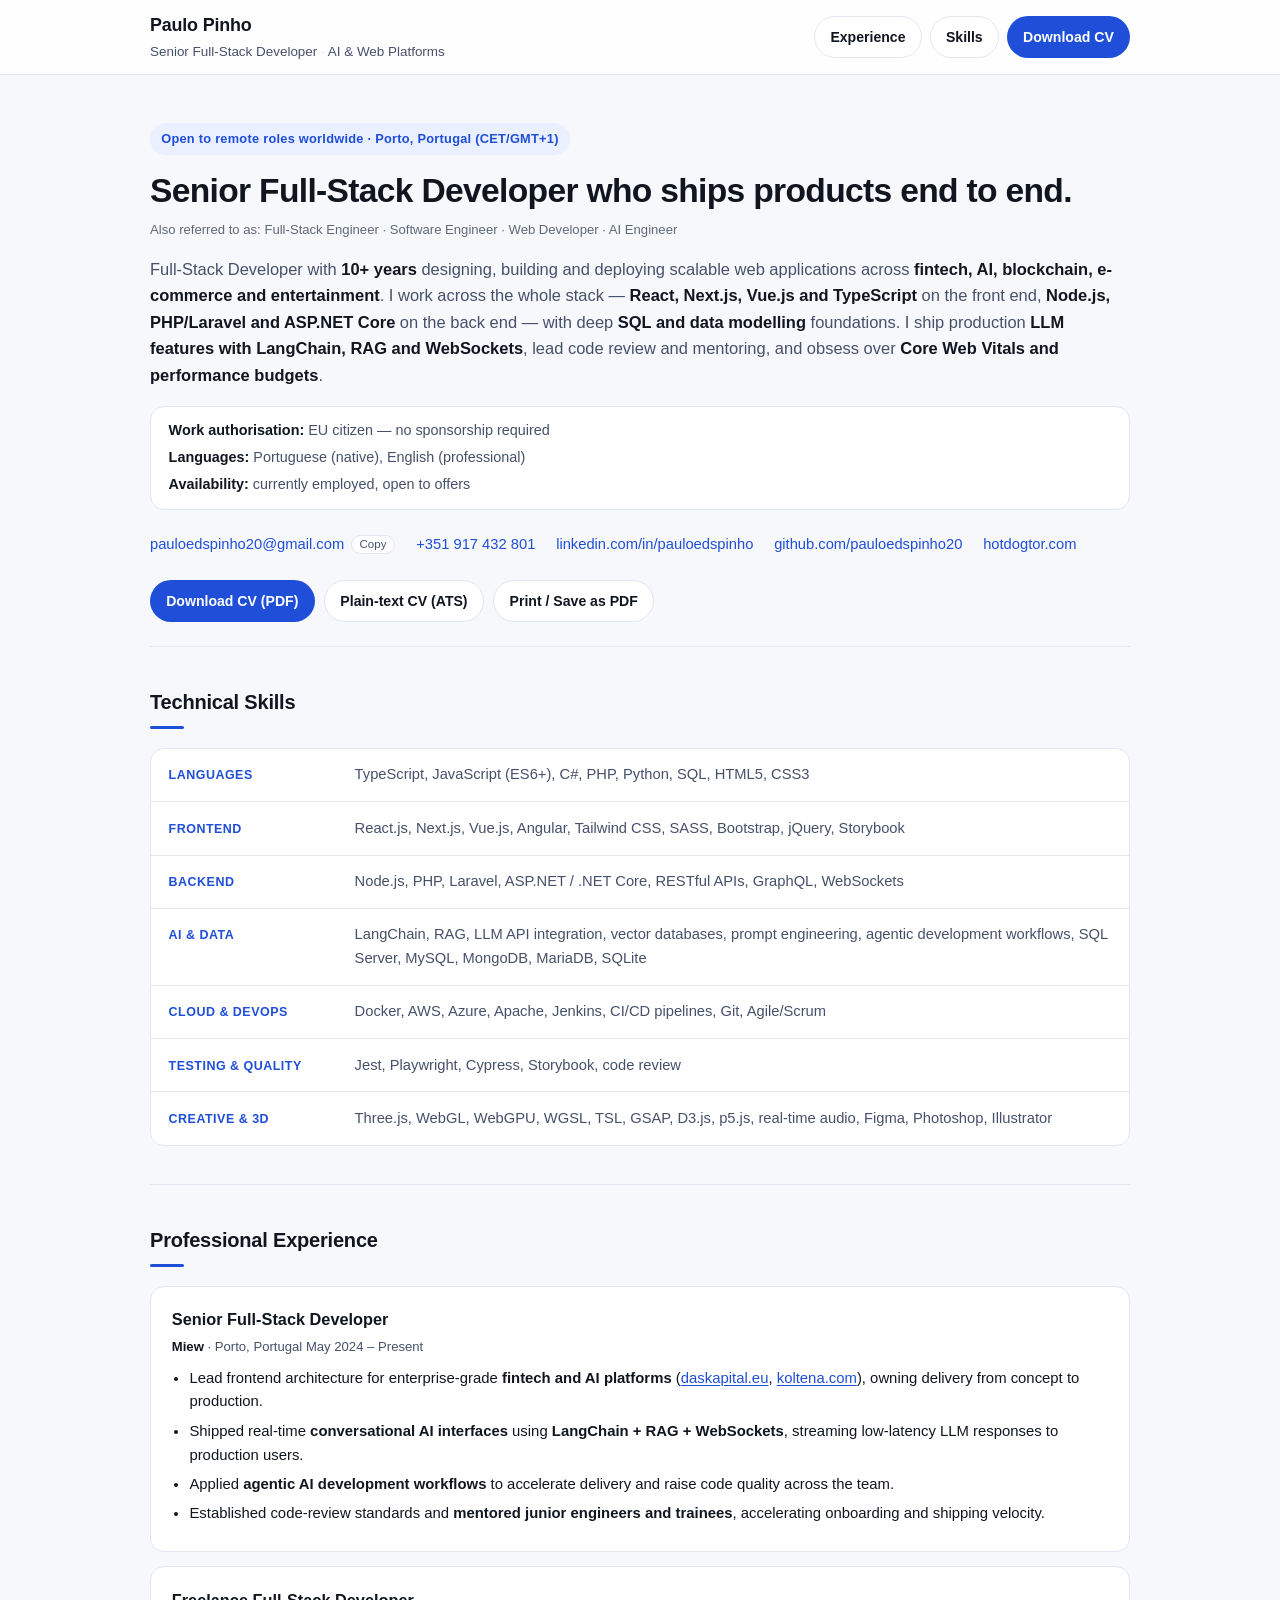
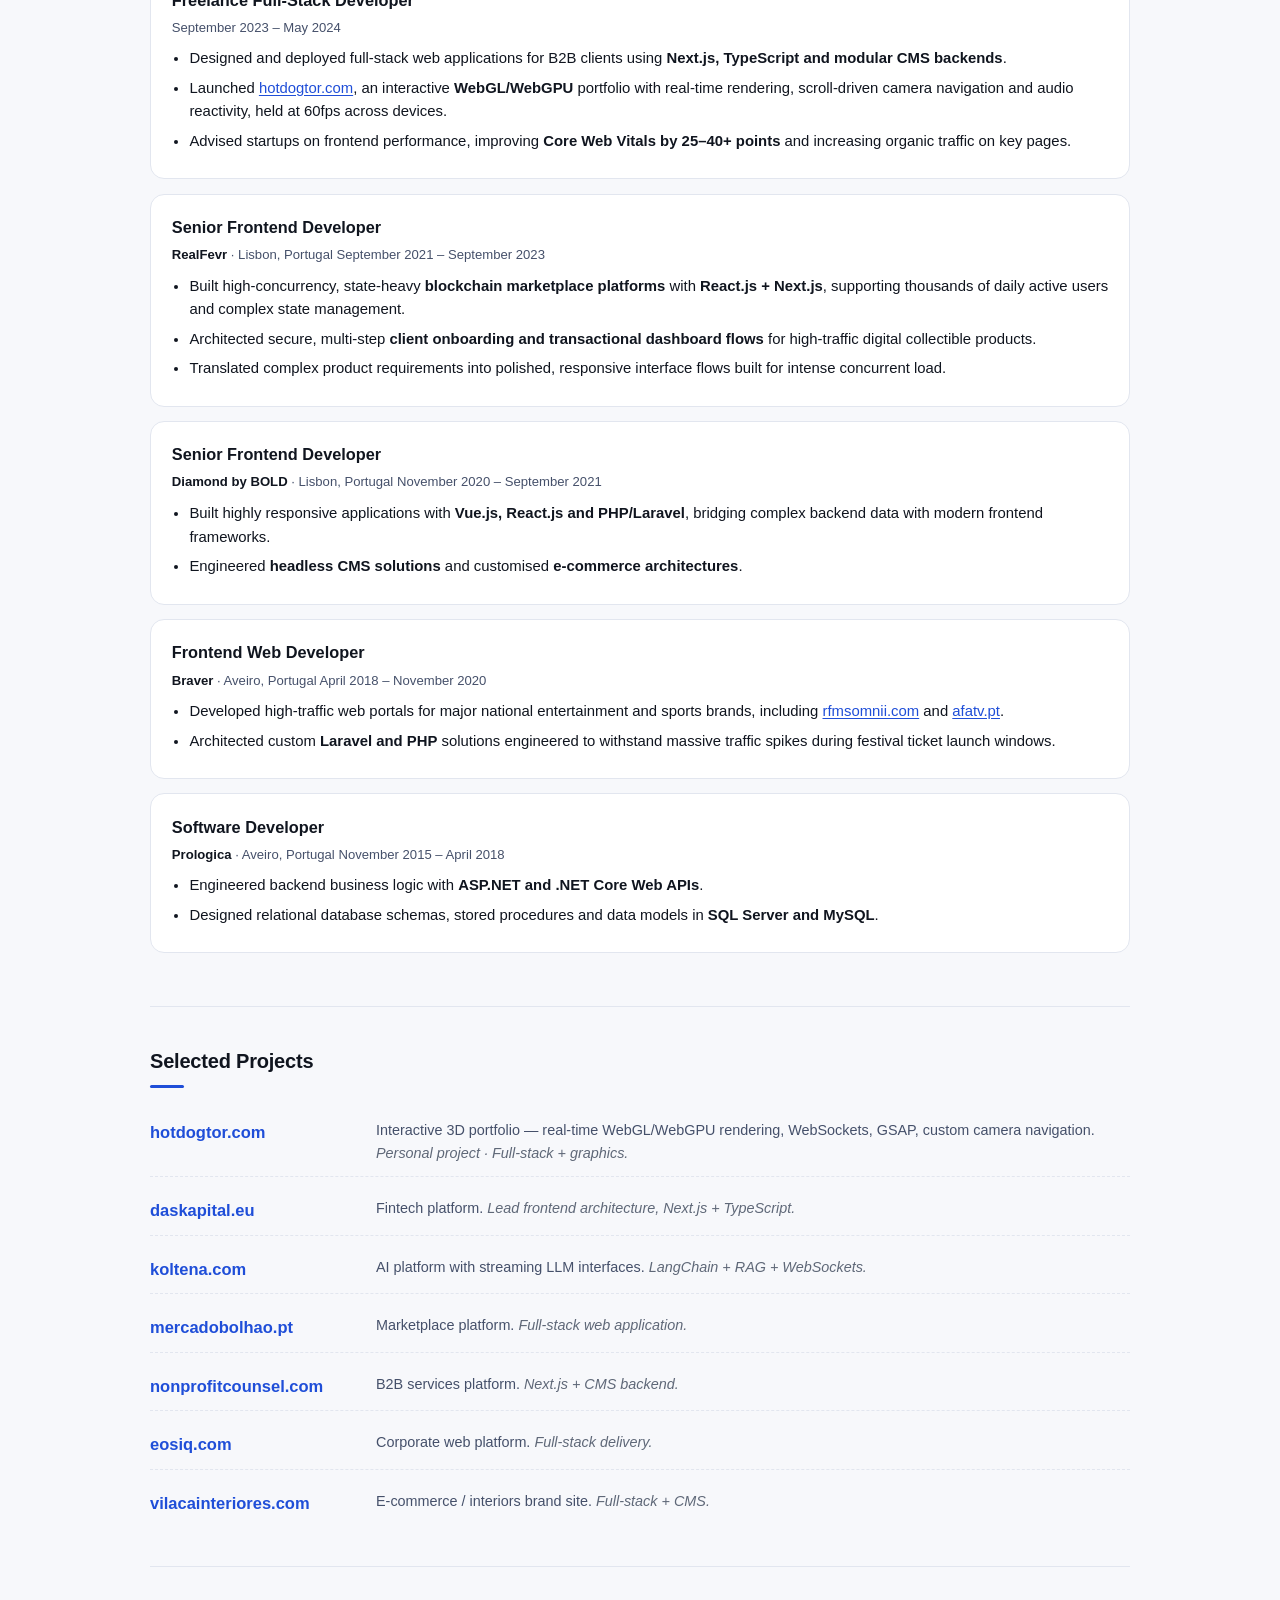
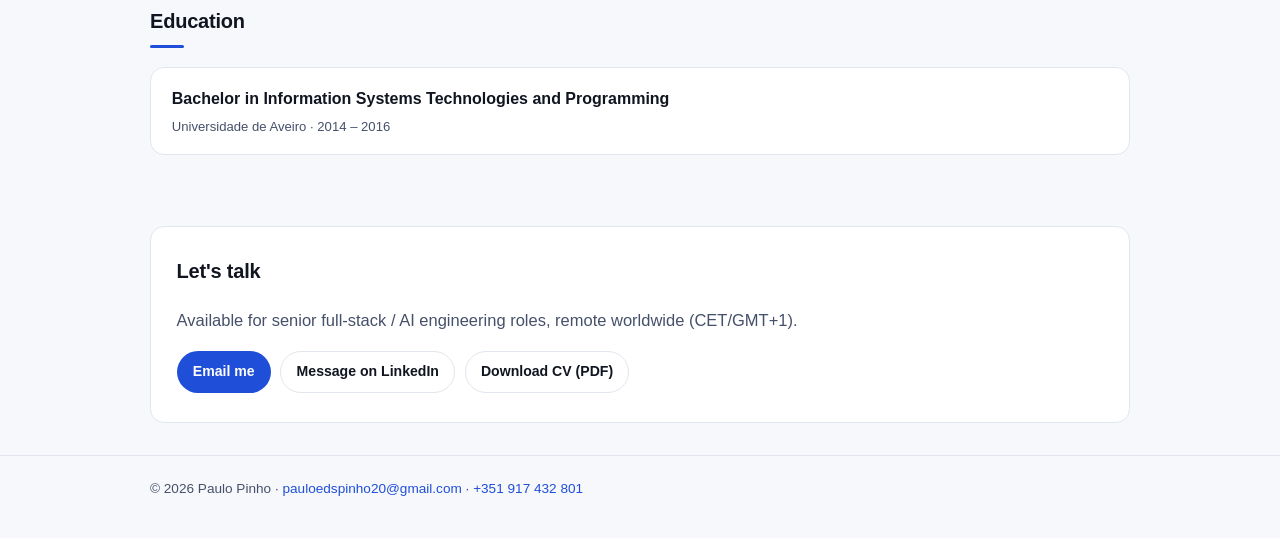
==== index.html @ 0ff6bdc4 "HTML CV" ====
<!DOCTYPE html>
<html lang="en">
<head>
  <meta charset="utf-8" />
  <meta name="viewport" content="width=device-width, initial-scale=1" />

  <title>Paulo Pinho — Senior Full-Stack Developer (AI, React, Node.js, .NET)</title>
  <meta name="description" content="Senior Full-Stack Developer with 10+ years building scalable web platforms in fintech, AI and blockchain. React, Next.js, Vue, TypeScript, Node.js, PHP/Laravel, ASP.NET Core, SQL, LangChain and RAG. Remote, based in Porto, Portugal." />
  <meta name="keywords" content="Senior Full-Stack Developer, Full-Stack Engineer, Software Engineer, Web Developer, Remote Software Engineer, React, Next.js, Vue.js, TypeScript, JavaScript, Node.js, PHP, Laravel, ASP.NET Core, .NET, C#, Python, GraphQL, REST APIs, WebSockets, LangChain, RAG, LLM, AI Engineer, MySQL, SQL Server, MongoDB, Docker, AWS, Azure, CI/CD, Core Web Vitals, Three.js, WebGL, WebGPU, Porto Portugal" />
  <meta name="author" content="Paulo Pinho" />
  <meta name="robots" content="index, follow, max-image-preview:large" />
  <meta name="theme-color" content="#0b1220" />

  <link rel="canonical" href="https://pauloedspinho20.github.io/cv/" />

  <!-- Open Graph / social -->
  <meta property="og:type" content="profile" />
  <meta property="og:title" content="Paulo Pinho — Senior Full-Stack Developer (AI & Web Platforms)" />
  <meta property="og:description" content="10+ years shipping scalable web platforms and production LLM/RAG features. React, Next.js, Node.js, .NET, SQL. Remote worldwide." />
  <meta property="og:url" content="https://pauloedspinho20.github.io/cv/" />
  <meta property="og:image" content="https://pauloedspinho20.github.io/cv/assets/og-image.png" />
  <meta property="og:image:type" content="image/png" />
  <meta property="og:image:width" content="1200" />
  <meta property="og:image:height" content="630" />
  <meta property="og:image:alt" content="Paulo Pinho — Senior Full-Stack Developer" />
  <meta property="og:locale" content="en_US" />
  <meta name="twitter:card" content="summary_large_image" />
  <meta name="twitter:title" content="Paulo Pinho — Senior Full-Stack Developer (AI & Web Platforms)" />
  <meta name="twitter:description" content="10+ years shipping scalable web platforms and production LLM/RAG features. Remote worldwide." />
  <meta name="twitter:image" content="https://pauloedspinho20.github.io/cv/assets/og-image.png" />

  <link rel="icon" href="./assets/favicon.svg" type="image/svg+xml" />
  <link rel="apple-touch-icon" href="./assets/apple-touch-icon.png" />
  <link rel="stylesheet" href="./styles.css" />

  <script type="application/ld+json">
  {
    "@context": "https://schema.org",
    "@type": "Person",
    "name": "Paulo Pinho",
    "givenName": "Paulo",
    "familyName": "Pinho",
    "jobTitle": "Senior Full-Stack Developer",
    "alternateName": ["Full-Stack Engineer", "Software Engineer", "Web Developer", "AI Engineer"],
    "knowsLanguage": [
      { "@type": "Language", "name": "Portuguese" },
      { "@type": "Language", "name": "English" }
    ],
    "description": "Senior Full-Stack Developer specialising in React, Next.js, TypeScript, Node.js, PHP/Laravel, ASP.NET Core and applied AI (LangChain, RAG, LLM integration).",
    "email": "mailto:pauloedspinho20@gmail.com",
    "telephone": "+351917432801",
    "url": "https://pauloedspinho20.github.io/cv/",
    "image": "https://pauloedspinho20.github.io/cv/assets/og-image.png",
    "address": {
      "@type": "PostalAddress",
      "addressLocality": "Porto",
      "addressCountry": "PT"
    },
    "worksFor": { "@type": "Organization", "name": "Miew" },
    "alumniOf": {
      "@type": "CollegeOrUniversity",
      "name": "Universidade de Aveiro"
    },
    "knowsAbout": [
      "React", "Next.js", "Vue.js", "TypeScript", "JavaScript", "Node.js",
      "PHP", "Laravel", "ASP.NET Core", ".NET", "C#", "Python",
      "GraphQL", "REST APIs", "WebSockets", "SQL Server", "MySQL", "MongoDB",
      "LangChain", "RAG", "LLM integration", "Vector databases", "Prompt engineering",
      "Docker", "AWS", "Azure", "CI/CD", "Core Web Vitals", "WebGL", "WebGPU", "Three.js"
    ],
    "sameAs": [
      "https://github.com/pauloedspinho20",
      "https://linkedin.com/in/pauloedspinho",
      "https://hotdogtor.com"
    ]
  }
  </script>
</head>
<body>
  <a class="skip-link" href="#main">Skip to content</a>

  <header class="site-header" id="top">
    <div class="wrap header-inner">
      <div class="identity">
        <h1>Paulo Pinho</h1>
        <p class="role">Senior Full-Stack Developer <span class="sep">·</span> AI &amp; Web Platforms</p>
      </div>
      <nav class="actions" aria-label="Primary">
        <a class="btn btn-ghost" href="#experience">Experience</a>
        <a class="btn btn-ghost" href="#skills">Skills</a>
        <a class="btn btn-primary" href="./assets/Paulo-Pinho-Senior-FullStack-Developer-CV.pdf" download>Download CV</a>
      </nav>
    </div>
  </header>

  <main id="main">
    <!-- Print-only header: gives the PDF a clean name/title/contact block -->
    <div class="print-only print-head">
      <h1>Paulo Pinho</h1>
      <p class="print-role">Senior Full-Stack Developer — AI &amp; Web Platforms</p>
      <p class="print-contact">
        Porto, Portugal · +351 917 432 801 · pauloedspinho20@gmail.com ·
        linkedin.com/in/pauloedspinho · github.com/pauloedspinho20 · hotdogtor.com
      </p>
      <p class="print-contact">
        EU work authorisation (no sponsorship) · Portuguese (native), English (professional) · Remote worldwide (CET/GMT+1)
      </p>
    </div>

    <!-- HERO / SUMMARY -->
    <section class="hero wrap" id="about" aria-labelledby="about-title">
      <p class="eyebrow">Open to remote roles worldwide · Porto, Portugal (CET/GMT+1)</p>
      <h2 id="about-title" class="summary-title">Senior Full-Stack Developer who ships products end to end.</h2>
      <p class="also">Also referred to as: Full-Stack Engineer · Software Engineer · Web Developer · AI Engineer</p>
      <p class="summary">
        Full-Stack Developer with <strong>10+ years</strong> designing, building and deploying scalable web
        applications across <strong>fintech, AI, blockchain, e-commerce and entertainment</strong>. I work across the
        whole stack — <strong>React, Next.js, Vue.js and TypeScript</strong> on the front end,
        <strong>Node.js, PHP/Laravel and ASP.NET Core</strong> on the back end — with deep <strong>SQL and data
        modelling</strong> foundations. I ship production <strong>LLM features with LangChain, RAG and WebSockets</strong>,
        lead code review and mentoring, and obsess over <strong>Core Web Vitals and performance budgets</strong>.
      </p>

      <ul class="facts" aria-label="Working preferences">
        <li><strong>Work authorisation:</strong> EU citizen — no sponsorship required</li>
        <li><strong>Languages:</strong> Portuguese (native), English (professional)</li>
        <li><strong>Availability:</strong> currently employed, open to offers</li>
      </ul>

      <ul class="contact" aria-label="Contact details">
        <li><a href="mailto:pauloedspinho20@gmail.com">pauloedspinho20@gmail.com</a>
          <button class="copy-btn" type="button" data-copy="pauloedspinho20@gmail.com" aria-label="Copy email address">Copy</button>
        </li>
        <li><a href="tel:+351917432801">+351 917 432 801</a></li>
        <li><a href="https://linkedin.com/in/pauloedspinho" rel="me noopener" target="_blank">linkedin.com/in/pauloedspinho</a></li>
        <li><a href="https://github.com/pauloedspinho20" rel="me noopener" target="_blank">github.com/pauloedspinho20</a></li>
        <li><a href="https://hotdogtor.com" rel="noopener" target="_blank">hotdogtor.com</a></li>
      </ul>

      <div class="cta-row">
        <a class="btn btn-primary" href="./assets/Paulo-Pinho-Senior-FullStack-Developer-CV.pdf" download>Download CV (PDF)</a>
        <a class="btn btn-ghost" href="./cv.txt">Plain-text CV (ATS)</a>
        <button class="btn btn-ghost" type="button" data-print>Print / Save as PDF</button>
      </div>
    </section>

    <!-- SKILLS -->
    <section class="wrap section" id="skills" aria-labelledby="skills-title">
      <h2 class="section-title" id="skills-title">Technical Skills</h2>
      <dl class="skills-grid">
        <div class="skill">
          <dt>Languages</dt>
          <dd>TypeScript, JavaScript (ES6+), C#, PHP, Python, SQL, HTML5, CSS3</dd>
        </div>
        <div class="skill">
          <dt>Frontend</dt>
          <dd>React.js, Next.js, Vue.js, Angular, Tailwind CSS, SASS, Bootstrap, jQuery, Storybook</dd>
        </div>
        <div class="skill">
          <dt>Backend</dt>
          <dd>Node.js, PHP, Laravel, ASP.NET / .NET Core, RESTful APIs, GraphQL, WebSockets</dd>
        </div>
        <div class="skill">
          <dt>AI &amp; Data</dt>
          <dd>LangChain, RAG, LLM API integration, vector databases, prompt engineering, agentic development workflows, SQL Server, MySQL, MongoDB, MariaDB, SQLite</dd>
        </div>
        <div class="skill">
          <dt>Cloud &amp; DevOps</dt>
          <dd>Docker, AWS, Azure, Apache, Jenkins, CI/CD pipelines, Git, Agile/Scrum</dd>
        </div>
        <div class="skill">
          <dt>Testing &amp; Quality</dt>
          <dd>Jest, Playwright, Cypress, Storybook, code review</dd>
        </div>
        <div class="skill">
          <dt>Creative &amp; 3D</dt>
          <dd>Three.js, WebGL, WebGPU, WGSL, TSL, GSAP, D3.js, p5.js, real-time audio, Figma, Photoshop, Illustrator</dd>
        </div>
      </dl>
      <!--
        OPTIONAL KEYWORDS — confirm you actually use these before removing this comment.
        Redux / Redux Toolkit, Zustand, React Native, Remix, GraphQL Federation,
        Kafka / RabbitMQ, Kubernetes, Terraform, Python FastAPI, Django,
        OpenAI API, Pinecone / pgvector, LangGraph, OpenAI Agents SDK, MCP
      -->
    </section>

    <!-- EXPERIENCE -->
    <section class="wrap section" id="experience" aria-labelledby="exp-title">
      <h2 class="section-title" id="exp-title">Professional Experience</h2>

      <article class="job">
        <header class="job-head">
          <h3 class="job-title">Senior Full-Stack Developer</h3>
          <p class="job-meta">
            <span class="company">Miew</span> · Porto, Portugal
            <time datetime="2024-05">May 2024</time> – Present
          </p>
        </header>
        <ul>
          <li>Lead frontend architecture for enterprise-grade <strong>fintech and AI platforms</strong> (<a href="https://daskapital.eu" rel="noopener" target="_blank">daskapital.eu</a>, <a href="https://koltena.com" rel="noopener" target="_blank">koltena.com</a>), owning delivery from concept to production.</li>
          <li>Shipped real-time <strong>conversational AI interfaces</strong> using <strong>LangChain + RAG + WebSockets</strong>, streaming low-latency LLM responses to production users.</li>
          <li>Applied <strong>agentic AI development workflows</strong> to accelerate delivery and raise code quality across the team.</li>
          <li>Established code-review standards and <strong>mentored junior engineers and trainees</strong>, accelerating onboarding and shipping velocity.</li>
        </ul>
      </article>

      <article class="job">
        <header class="job-head">
          <h3 class="job-title">Freelance Full-Stack Developer</h3>
          <p class="job-meta">
            <time datetime="2023-09">September 2023</time> – <time datetime="2024-05">May 2024</time>
          </p>
        </header>
        <ul>
          <li>Designed and deployed full-stack web applications for B2B clients using <strong>Next.js, TypeScript and modular CMS backends</strong>.</li>
          <li>Launched <a href="https://hotdogtor.com" rel="noopener" target="_blank">hotdogtor.com</a>, an interactive <strong>WebGL/WebGPU</strong> portfolio with real-time rendering, scroll-driven camera navigation and audio reactivity, held at 60fps across devices.</li>
          <li>Advised startups on frontend performance, improving <strong>Core Web Vitals by 25–40+ points</strong> and increasing organic traffic on key pages.</li>
        </ul>
      </article>

      <article class="job">
        <header class="job-head">
          <h3 class="job-title">Senior Frontend Developer</h3>
          <p class="job-meta">
            <span class="company">RealFevr</span> · Lisbon, Portugal
            <time datetime="2021-09">September 2021</time> – <time datetime="2023-09">September 2023</time>
          </p>
        </header>
        <ul>
          <li>Built high-concurrency, state-heavy <strong>blockchain marketplace platforms</strong> with <strong>React.js + Next.js</strong>, supporting thousands of daily active users and complex state management.</li>
          <li>Architected secure, multi-step <strong>client onboarding and transactional dashboard flows</strong> for high-traffic digital collectible products.</li>
          <li>Translated complex product requirements into polished, responsive interface flows built for intense concurrent load.</li>
        </ul>
      </article>

      <article class="job">
        <header class="job-head">
          <h3 class="job-title">Senior Frontend Developer</h3>
          <p class="job-meta">
            <span class="company">Diamond by BOLD</span> · Lisbon, Portugal
            <time datetime="2020-11">November 2020</time> – <time datetime="2021-09">September 2021</time>
          </p>
        </header>
        <ul>
          <li>Built highly responsive applications with <strong>Vue.js, React.js and PHP/Laravel</strong>, bridging complex backend data with modern frontend frameworks.</li>
          <li>Engineered <strong>headless CMS solutions</strong> and customised <strong>e-commerce architectures</strong>.</li>
        </ul>
      </article>

      <article class="job">
        <header class="job-head">
          <h3 class="job-title">Frontend Web Developer</h3>
          <p class="job-meta">
            <span class="company">Braver</span> · Aveiro, Portugal
            <time datetime="2018-04">April 2018</time> – <time datetime="2020-11">November 2020</time>
          </p>
        </header>
        <ul>
          <li>Developed high-traffic web portals for major national entertainment and sports brands, including <a href="https://rfmsomnii.com" rel="noopener" target="_blank">rfmsomnii.com</a> and <a href="https://afatv.pt" rel="noopener" target="_blank">afatv.pt</a>.</li>
          <li>Architected custom <strong>Laravel and PHP</strong> solutions engineered to withstand massive traffic spikes during festival ticket launch windows.</li>
        </ul>
      </article>

      <article class="job">
        <header class="job-head">
          <h3 class="job-title">Software Developer</h3>
          <p class="job-meta">
            <span class="company">Prologica</span> · Aveiro, Portugal
            <time datetime="2015-11">November 2015</time> – <time datetime="2018-04">April 2018</time>
          </p>
        </header>
        <ul>
          <li>Engineered backend business logic with <strong>ASP.NET and .NET Core Web APIs</strong>.</li>
          <li>Designed relational database schemas, stored procedures and data models in <strong>SQL Server and MySQL</strong>.</li>
        </ul>
      </article>
    </section>

    <!-- PROJECTS -->
    <section class="wrap section" id="projects" aria-labelledby="projects-title">
      <h2 class="section-title" id="projects-title">Selected Projects</h2>
      <ul class="projects">
        <li>
          <a href="https://hotdogtor.com" rel="noopener" target="_blank">hotdogtor.com</a>
          <span class="project-desc">Interactive 3D portfolio — real-time WebGL/WebGPU rendering, WebSockets, GSAP, custom camera navigation. <em>Personal project · Full-stack + graphics.</em></span>
        </li>
        <li>
          <a href="https://daskapital.eu" rel="noopener" target="_blank">daskapital.eu</a>
          <span class="project-desc">Fintech platform. <em>Lead frontend architecture, Next.js + TypeScript.</em></span>
        </li>
        <li>
          <a href="https://koltena.com" rel="noopener" target="_blank">koltena.com</a>
          <span class="project-desc">AI platform with streaming LLM interfaces. <em>LangChain + RAG + WebSockets.</em></span>
        </li>
        <li>
          <a href="https://mercadobolhao.pt" rel="noopener" target="_blank">mercadobolhao.pt</a>
          <span class="project-desc">Marketplace platform. <em>Full-stack web application.</em></span>
        </li>
        <li>
          <a href="https://nonprofitcounsel.com" rel="noopener" target="_blank">nonprofitcounsel.com</a>
          <span class="project-desc">B2B services platform. <em>Next.js + CMS backend.</em></span>
        </li>
        <li>
          <a href="https://eosiq.com" rel="noopener" target="_blank">eosiq.com</a>
          <span class="project-desc">Corporate web platform. <em>Full-stack delivery.</em></span>
        </li>
        <li>
          <a href="https://vilacainteriores.com" rel="noopener" target="_blank">vilacainteriores.com</a>
          <span class="project-desc">E-commerce / interiors brand site. <em>Full-stack + CMS.</em></span>
        </li>
      </ul>
    </section>

    <!-- EDUCATION -->
    <section class="wrap section" id="education" aria-labelledby="edu-title">
      <h2 class="section-title" id="edu-title">Education</h2>
      <article class="edu">
        <h3>Bachelor in Information Systems Technologies and Programming</h3>
        <p class="job-meta">Universidade de Aveiro · <time datetime="2014">2014</time> – <time datetime="2016">2016</time></p>
      </article>
    </section>

    <!-- CONTACT CTA -->
    <section class="wrap section cta-band" id="contact" aria-labelledby="contact-title">
      <h2 class="section-title" id="contact-title">Let's talk</h2>
      <p>Available for senior full-stack / AI engineering roles, remote worldwide (CET/GMT+1).</p>
      <div class="cta-row">
        <a class="btn btn-primary" href="mailto:pauloedspinho20@gmail.com?subject=Senior%20Full-Stack%20opportunity">Email me</a>
        <a class="btn btn-ghost" href="https://linkedin.com/in/pauloedspinho" rel="noopener" target="_blank">Message on LinkedIn</a>
        <a class="btn btn-ghost" href="./assets/Paulo-Pinho-Senior-FullStack-Developer-CV.pdf" download>Download CV (PDF)</a>
      </div>
    </section>
  </main>

  <footer class="site-footer">
    <div class="wrap">
      <p>© <span id="year">2026</span> Paulo Pinho · <a href="mailto:pauloedspinho20@gmail.com">pauloedspinho20@gmail.com</a> · <a href="tel:+351917432801">+351 917 432 801</a></p>
    </div>
  </footer>

  <script src="./script.js" defer></script>
</body>
</html>
---- styles.css ----
:root {
  --bg: #f7f8fb;
  --surface: #ffffff;
  --ink: #10151f;
  --ink-soft: #45506a;
  --line: #e2e6ef;
  --accent: #1f4ed8;
  --accent-ink: #ffffff;
  --accent-soft: #eaf0ff;
  --radius: 14px;
  --maxw: 980px;
  --font:
    -apple-system, BlinkMacSystemFont, "Segoe UI", Roboto, Helvetica, Arial,
    sans-serif;
  --mono: ui-monospace, SFMono-Regular, "SF Mono", Menlo, Consolas, monospace;
}

* {
  box-sizing: border-box;
}

html {
  scroll-behavior: smooth;
  scroll-padding-top: 90px;
  -webkit-text-size-adjust: 100%;
}

@media (prefers-reduced-motion: reduce) {
  html {
    scroll-behavior: auto;
  }
  *,
  *::before,
  *::after {
    animation-duration: 0.001ms !important;
    transition-duration: 0.001ms !important;
  }
}

body {
  margin: 0;
  font-family: var(--font);
  color: var(--ink);
  background: var(--bg);
  line-height: 1.6;
  font-size: 16.5px;
}

.wrap {
  width: min(100% - 2.5rem, var(--maxw));
  margin-inline: auto;
}

a {
  color: var(--accent);
  text-decoration: none;
}
a:hover {
  text-decoration: underline;
}

strong {
  color: var(--ink);
  font-weight: 650;
}

.skip-link {
  position: absolute;
  left: -9999px;
  top: 0;
  background: var(--ink);
  color: #fff;
  padding: 0.6rem 1rem;
  z-index: 100;
}
.skip-link:focus {
  left: 0.5rem;
  top: 0.5rem;
}

/* ---------- Header ---------- */
.site-header {
  position: sticky;
  top: 0;
  z-index: 50;
  background: rgba(255, 255, 255, 0.86);
  backdrop-filter: saturate(180%) blur(10px);
  border-bottom: 1px solid var(--line);
}
.header-inner {
  display: flex;
  align-items: center;
  justify-content: space-between;
  gap: 1rem;
  padding: 0.7rem 0;
}
.identity h1 {
  font-size: 1.12rem;
  margin: 0;
  letter-spacing: -0.01em;
}
.identity .role {
  margin: 0.1rem 0 0;
  font-size: 0.84rem;
  color: var(--ink-soft);
}
.sep {
  color: var(--line);
}
.actions {
  display: flex;
  gap: 0.5rem;
  flex-wrap: wrap;
}

/* ---------- Buttons ---------- */
.btn {
  display: inline-flex;
  align-items: center;
  gap: 0.4rem;
  padding: 0.55rem 0.95rem;
  border-radius: 999px;
  font-size: 0.88rem;
  font-weight: 600;
  border: 1px solid transparent;
  cursor: pointer;
  white-space: nowrap;
  transition:
    transform 0.12s ease,
    background 0.15s ease,
    border-color 0.15s ease;
}
.btn:hover {
  text-decoration: none;
  transform: translateY(-1px);
}
.btn-primary {
  background: var(--accent);
  color: var(--accent-ink);
}
.btn-primary:hover {
  background: #173fb0;
}
.btn-ghost {
  background: var(--surface);
  color: var(--ink);
  border-color: var(--line);
}
.btn-ghost:hover {
  border-color: #c3cbdd;
}

/* ---------- Hero ---------- */
.hero {
  padding: 3rem 0 1.5rem;
}
.eyebrow {
  display: inline-block;
  margin: 0 0 1rem;
  font-size: 0.8rem;
  font-weight: 600;
  letter-spacing: 0.02em;
  color: var(--accent);
  background: var(--accent-soft);
  padding: 0.35rem 0.7rem;
  border-radius: 999px;
}
.summary-title {
  font-size: clamp(1.5rem, 3.4vw, 2.1rem);
  line-height: 1.2;
  letter-spacing: -0.02em;
  margin: 0 0 0.5rem;
}
.also {
  font-size: 0.82rem;
  color: #5f6878;
  margin: 0 0 1rem;
}
.summary {
  font-size: 1.03rem;
  color: var(--ink-soft);
  margin: 0 0 1.1rem;
}

.facts {
  list-style: none;
  display: grid;
  gap: 0.25rem;
  padding: 0.8rem 1.1rem;
  margin: 0 0 1.4rem;
  font-size: 0.9rem;
  color: var(--ink-soft);
  background: var(--surface);
  border: 1px solid var(--line);
  border-radius: var(--radius);
}
.facts strong {
  color: var(--ink);
}

.contact {
  list-style: none;
  display: flex;
  flex-wrap: wrap;
  gap: 0.4rem 1.3rem;
  padding: 0;
  margin: 0 0 1.5rem;
  font-size: 0.92rem;
}
.contact li {
  display: inline-flex;
  align-items: center;
  gap: 0.4rem;
}
.copy-btn {
  font-size: 0.72rem;
  padding: 0.15rem 0.5rem;
  border-radius: 999px;
  border: 1px solid var(--line);
  background: var(--surface);
  color: var(--ink-soft);
  cursor: pointer;
}
.copy-btn:hover {
  border-color: #c3cbdd;
  color: var(--ink);
}
.copy-btn.done {
  background: #e7f7ec;
  border-color: #b6e2c3;
  color: #1a6b34;
}

.cta-row {
  display: flex;
  flex-wrap: wrap;
  gap: 0.6rem;
}

/* ---------- Sections ---------- */
.section {
  padding: 2.4rem 0;
  border-top: 1px solid var(--line);
}
.section-title {
  font-size: 1.25rem;
  letter-spacing: -0.01em;
  margin: 0 0 1.2rem;
}
.section-title::after {
  content: "";
  display: block;
  width: 34px;
  height: 3px;
  margin-top: 0.5rem;
  background: var(--accent);
  border-radius: 3px;
}

/* ---------- Skills ---------- */
.skills-grid {
  display: grid;
  gap: 1px;
  margin: 0;
  background: var(--line);
  border: 1px solid var(--line);
  border-radius: var(--radius);
  overflow: hidden;
}
.skill {
  background: var(--surface);
  padding: 0.9rem 1.1rem;
  display: grid;
  grid-template-columns: 170px 1fr;
  gap: 0.5rem 1rem;
  align-items: baseline;
}
.skill dt {
  font-weight: 700;
  font-size: 0.78rem;
  text-transform: uppercase;
  letter-spacing: 0.04em;
  color: var(--accent);
}
.skill dd {
  margin: 0;
  font-size: 0.92rem;
  color: var(--ink-soft);
}

/* ---------- Experience ---------- */
.job {
  background: var(--surface);
  border: 1px solid var(--line);
  border-radius: var(--radius);
  padding: 1.2rem 1.3rem;
  margin-bottom: 0.9rem;
}
.job-head {
  margin-bottom: 0.6rem;
}
.job-title {
  font-size: 1.02rem;
  margin: 0 0 0.25rem;
}
.job-scope {
  color: var(--ink-soft);
  font-weight: 500;
}
.job-meta {
  margin: 0;
  font-size: 0.82rem;
  color: var(--ink-soft);
}
.company {
  font-weight: 700;
  color: var(--ink);
}
.job ul {
  margin: 0.4rem 0 0;
  padding-left: 1.1rem;
}
.job li {
  margin-bottom: 0.35rem;
  font-size: 0.93rem;
}

/* ---------- Projects ---------- */
.projects {
  list-style: none;
  margin: 0;
  padding: 0;
  display: grid;
  gap: 0.55rem;
}
.projects li {
  display: grid;
  grid-template-columns: 210px 1fr;
  gap: 0.3rem 1rem;
  padding: 0.7rem 0;
  border-bottom: 1px dashed var(--line);
}
.projects li:last-child {
  border-bottom: 0;
}
.projects a {
  font-weight: 650;
}
.project-desc {
  font-size: 0.9rem;
  color: var(--ink-soft);
}
.project-desc em {
  color: #5f6878;
  font-style: italic;
}
.job li a {
  text-decoration: underline;
  text-underline-offset: 2px;
}

/* ---------- Education ---------- */
.edu {
  background: var(--surface);
  border: 1px solid var(--line);
  border-radius: var(--radius);
  padding: 1.1rem 1.3rem;
}
.edu h3 {
  margin: 0 0 0.25rem;
  font-size: 1rem;
}

/* ---------- CTA band ---------- */
.cta-band {
  background: var(--surface);
  border: 1px solid var(--line);
  border-radius: var(--radius);
  padding: 1.8rem 1.6rem;
  margin: 2rem auto;
}
.cta-band .section-title::after {
  display: none;
}
.cta-band p {
  color: var(--ink-soft);
  margin: 0.2rem 0 1.1rem;
}

/* ---------- Footer ---------- */
.site-footer {
  border-top: 1px solid var(--line);
  padding: 1.4rem 0 2.4rem;
  font-size: 0.85rem;
  color: var(--ink-soft);
}
.site-footer p {
  margin: 0;
}

/* ---------- Reveal ---------- */
.reveal {
  opacity: 0;
  transform: translateY(10px);
  transition:
    opacity 0.5s ease,
    transform 0.5s ease;
}
.reveal.is-visible {
  opacity: 1;
  transform: none;
}

.print-only {
  display: none;
}

@media (max-width: 720px) {
  .header-inner {
    flex-direction: column;
    align-items: flex-start;
  }
  .skill {
    grid-template-columns: 1fr;
  }
  .projects li {
    grid-template-columns: 1fr;
  }
}

/* ---------- Print: clean ATS-friendly PDF ---------- */
@media print {
  :root {
    --bg: #fff;
    --line: #ccd;
  }
  .site-header,
  .cta-row,
  .copy-btn,
  .skip-link,
  .site-footer,
  .eyebrow,
  .facts,
  .cta-band {
    display: none !important;
  }
  .print-only {
    display: block !important;
  }
  .print-head {
    margin: 0 0 0.6rem;
    border-bottom: 2px solid #111;
    padding-bottom: 0.4rem;
  }
  .print-head h1 {
    margin: 0;
    font-size: 20pt;
    letter-spacing: -0.02em;
  }
  .print-role {
    margin: 0.1rem 0 0.25rem;
    font-size: 11.5pt;
    font-weight: 600;
    color: #1f4ed8;
  }
  .print-contact {
    margin: 0;
    font-size: 8.8pt;
    color: #333;
  }
  body {
    background: #fff;
    font-size: 9pt;
    line-height: 1.26;
  }
  .wrap {
    width: 100%;
  }
  .hero {
    padding: 0 0 0.3rem;
  }
  .summary-title {
    font-size: 11pt;
  }
  .summary {
    font-size: 9pt;
    margin-bottom: 0.45rem;
  }
  .contact {
    display: none;
  }
  .section {
    padding: 0.35rem 0;
    break-inside: avoid;
  }
  .section-title {
    font-size: 11pt;
    margin-bottom: 0.3rem;
  }
  .section-title::after {
    display: none;
  }
  .job,
  .edu {
    border: 0;
    padding: 0;
    margin-bottom: 0.35rem;
    break-inside: avoid;
  }
  .job-title {
    font-size: 9.8pt;
  }
  .job li,
  .project-desc {
    font-size: 8.9pt;
  }
  .skills-grid {
    border: 0;
    background: none;
  }
  .skill {
    padding: 0.05rem 0;
    grid-template-columns: 96px 1fr;
  }
  .projects {
    grid-template-columns: 1fr;
    gap: 0;
  }
  .projects li {
    padding: 0.05rem 0;
    grid-template-columns: 150px 1fr;
    border: 0;
  }
  .project-desc {
    display: inline;
    font-size: 8.4pt;
  }
  .also {
    font-size: 8.4pt;
    margin-bottom: 0.3rem;
  }
  a {
    color: #000;
    text-decoration: none;
  }
  .reveal {
    opacity: 1 !important;
    transform: none !important;
  }
  @page {
    size: A4;
    margin: 10mm;
  }
}
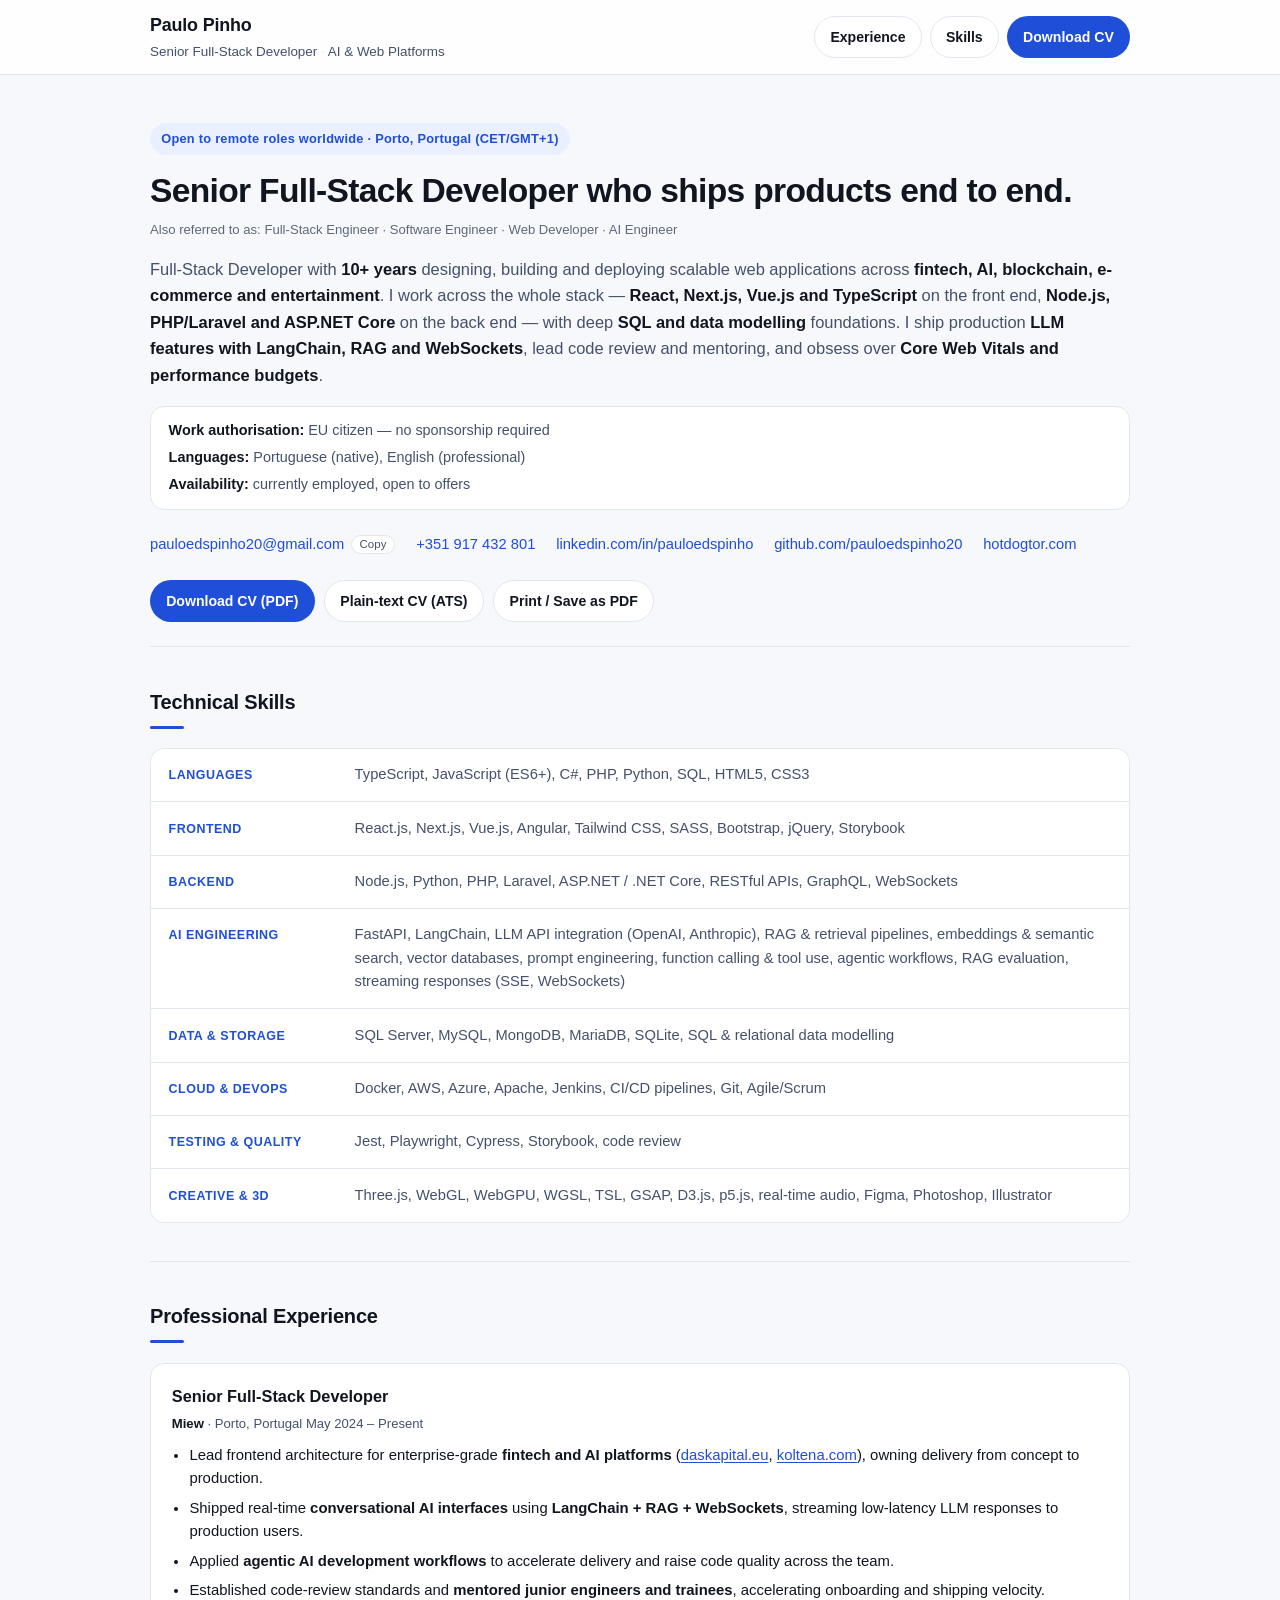
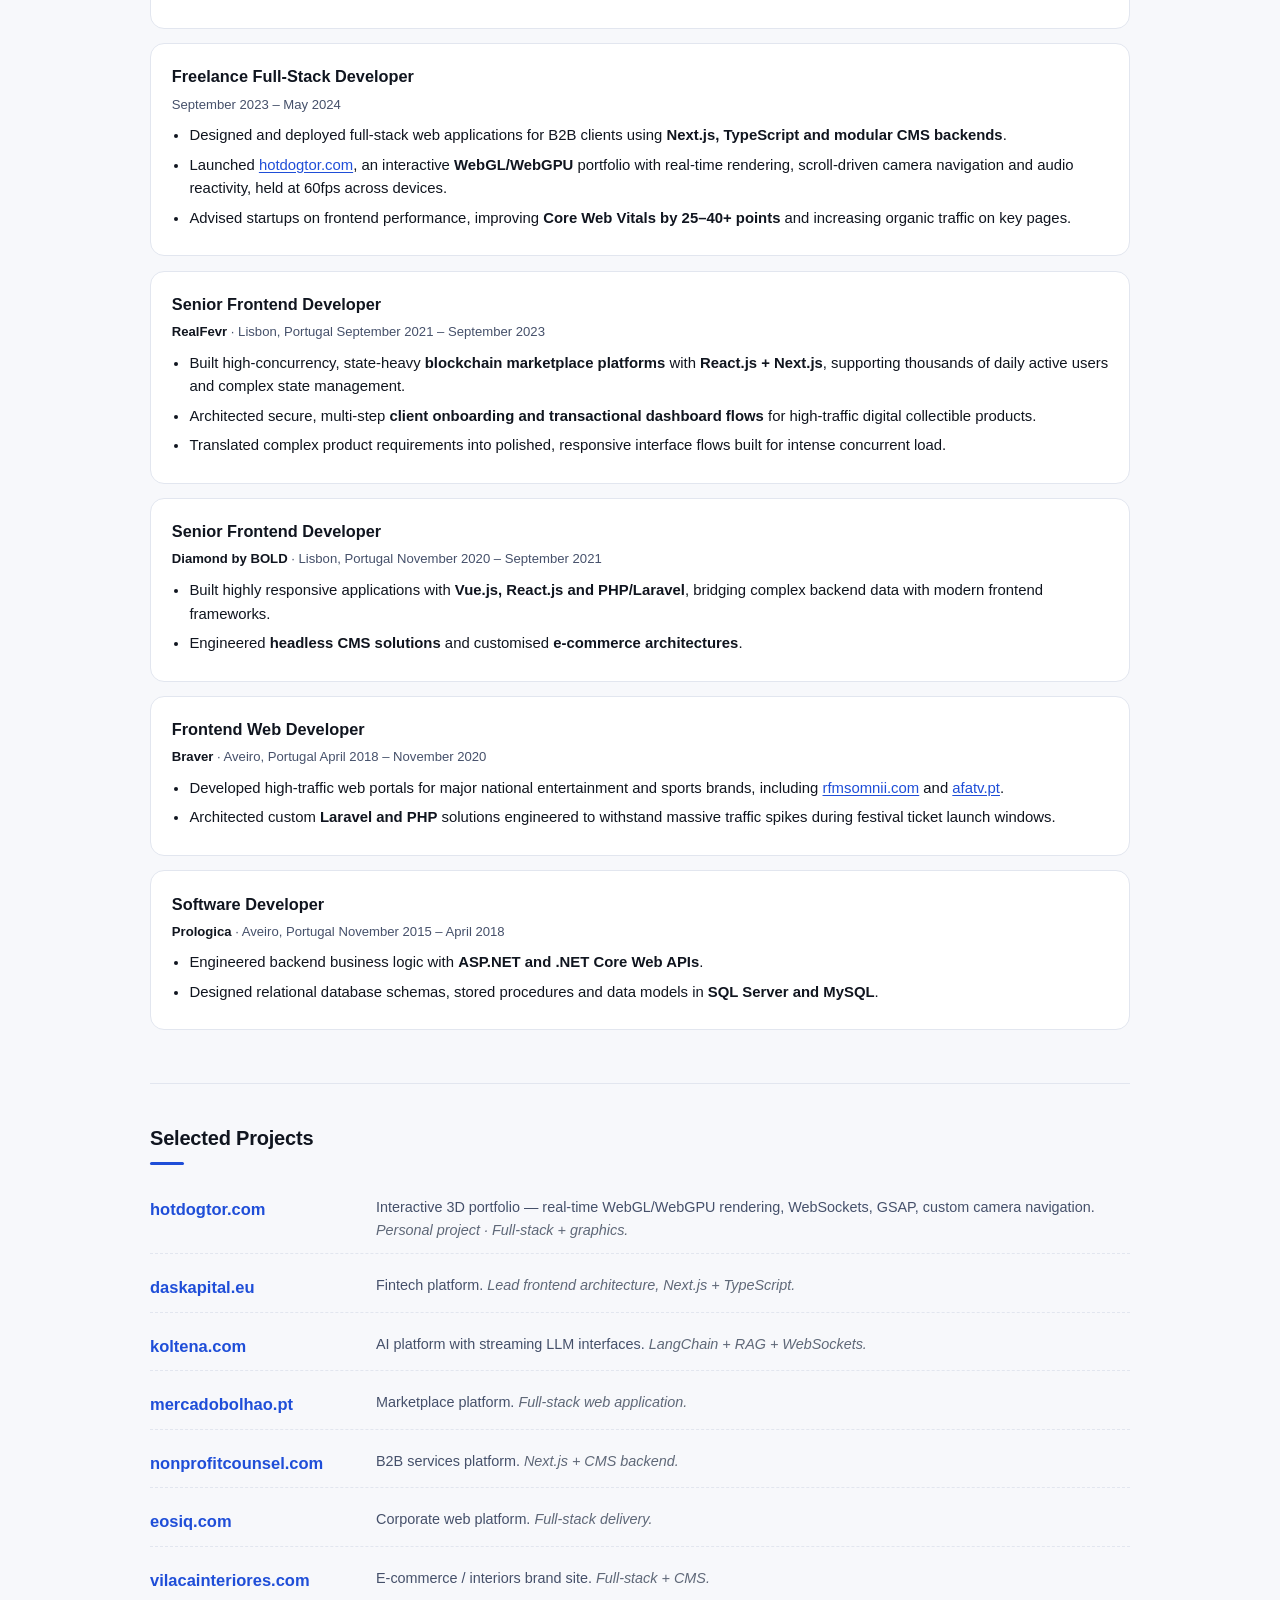
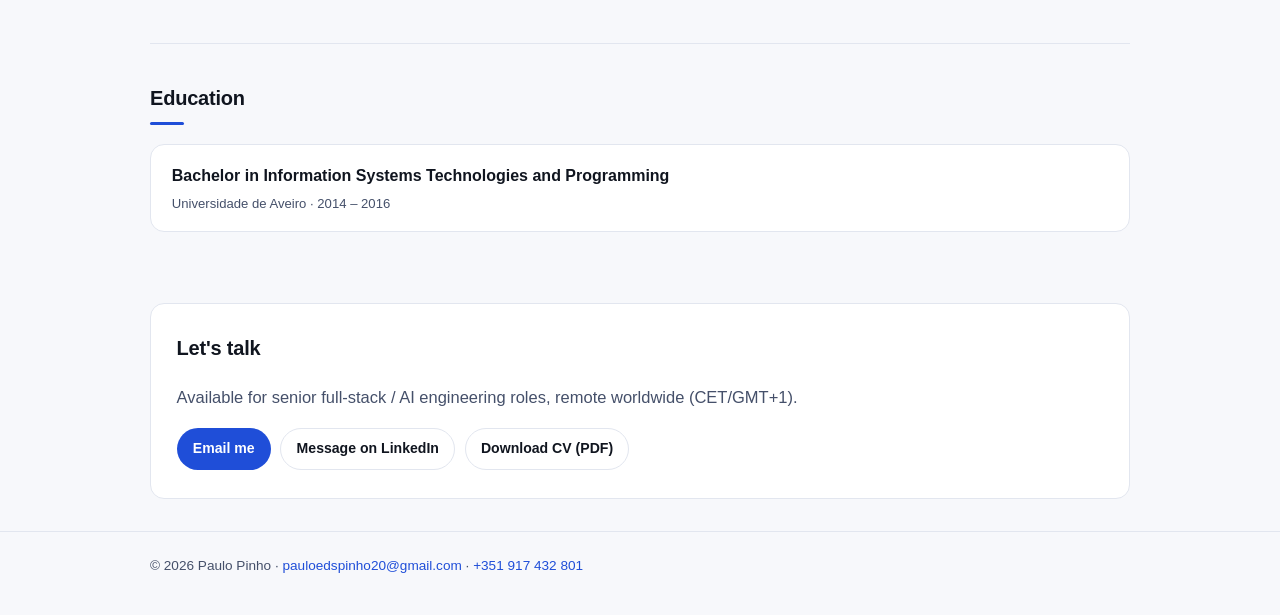
==== commit 496ef3bc: "Add AI engineering skills, fix job titles, add cover letter" ====
--- a/index.html
+++ b/index.html
@@ -6,7 +6,7 @@
 
   <title>Paulo Pinho — Senior Full-Stack Developer (AI, React, Node.js, .NET)</title>
   <meta name="description" content="Senior Full-Stack Developer with 10+ years building scalable web platforms in fintech, AI and blockchain. React, Next.js, Vue, TypeScript, Node.js, PHP/Laravel, ASP.NET Core, SQL, LangChain and RAG. Remote, based in Porto, Portugal." />
-  <meta name="keywords" content="Senior Full-Stack Developer, Full-Stack Engineer, Software Engineer, Web Developer, Remote Software Engineer, React, Next.js, Vue.js, TypeScript, JavaScript, Node.js, PHP, Laravel, ASP.NET Core, .NET, C#, Python, GraphQL, REST APIs, WebSockets, LangChain, RAG, LLM, AI Engineer, MySQL, SQL Server, MongoDB, Docker, AWS, Azure, CI/CD, Core Web Vitals, Three.js, WebGL, WebGPU, Porto Portugal" />
+  <meta name="keywords" content="Senior Full-Stack Developer, Full-Stack Engineer, Software Engineer, Web Developer, Remote Software Engineer, React, Next.js, Vue.js, TypeScript, JavaScript, Node.js, Python, FastAPI, PHP, Laravel, ASP.NET Core, .NET, C#, GraphQL, REST APIs, WebSockets, LangChain, RAG, retrieval-augmented generation, LLM, LLM API integration, OpenAI, Anthropic, AI Engineer, AI engineering, embeddings, semantic search, vector databases, prompt engineering, function calling, tool use, agentic workflows, RAG evaluation, streaming, SSE, MySQL, SQL Server, MongoDB, Docker, AWS, Azure, CI/CD, Core Web Vitals, Three.js, WebGL, WebGPU, Porto Portugal" />
   <meta name="author" content="Paulo Pinho" />
   <meta name="robots" content="index, follow, max-image-preview:large" />
   <meta name="theme-color" content="#0b1220" />
@@ -63,9 +63,11 @@
     },
     "knowsAbout": [
       "React", "Next.js", "Vue.js", "TypeScript", "JavaScript", "Node.js",
-      "PHP", "Laravel", "ASP.NET Core", ".NET", "C#", "Python",
+      "PHP", "Laravel", "ASP.NET Core", ".NET", "C#", "Python", "FastAPI",
       "GraphQL", "REST APIs", "WebSockets", "SQL Server", "MySQL", "MongoDB",
-      "LangChain", "RAG", "LLM integration", "Vector databases", "Prompt engineering",
+      "LangChain", "RAG", "LLM integration", "OpenAI API", "Anthropic API",
+      "embeddings", "semantic search", "vector databases", "prompt engineering",
+      "function calling", "tool use", "agentic workflows", "RAG evaluation", "streaming",
       "Docker", "AWS", "Azure", "CI/CD", "Core Web Vitals", "WebGL", "WebGPU", "Three.js"
     ],
     "sameAs": [
@@ -158,11 +160,15 @@
         </div>
         <div class="skill">
           <dt>Backend</dt>
-          <dd>Node.js, PHP, Laravel, ASP.NET / .NET Core, RESTful APIs, GraphQL, WebSockets</dd>
-        </div>
-        <div class="skill">
-          <dt>AI &amp; Data</dt>
-          <dd>LangChain, RAG, LLM API integration, vector databases, prompt engineering, agentic development workflows, SQL Server, MySQL, MongoDB, MariaDB, SQLite</dd>
+          <dd>Node.js, Python, PHP, Laravel, ASP.NET / .NET Core, RESTful APIs, GraphQL, WebSockets</dd>
+        </div>
+        <div class="skill">
+          <dt>AI Engineering</dt>
+          <dd>FastAPI, LangChain, LLM API integration (OpenAI, Anthropic), RAG &amp; retrieval pipelines, embeddings &amp; semantic search, vector databases, prompt engineering, function calling &amp; tool use, agentic workflows, RAG evaluation, streaming responses (SSE, WebSockets)</dd>
+        </div>
+        <div class="skill">
+          <dt>Data &amp; Storage</dt>
+          <dd>SQL Server, MySQL, MongoDB, MariaDB, SQLite, SQL &amp; relational data modelling</dd>
         </div>
         <div class="skill">
           <dt>Cloud &amp; DevOps</dt>
@@ -179,9 +185,10 @@
       </dl>
       <!--
         OPTIONAL KEYWORDS — confirm you actually use these before removing this comment.
-        Redux / Redux Toolkit, Zustand, React Native, Remix, GraphQL Federation,
-        Kafka / RabbitMQ, Kubernetes, Terraform, Python FastAPI, Django,
-        OpenAI API, Pinecone / pgvector, LangGraph, OpenAI Agents SDK, MCP
+        LangGraph, Model Context Protocol (MCP), OpenAI Agents SDK, Hugging Face Transformers,
+        Pinecone, pgvector, Weaviate, Chroma, Qdrant, fine-tuning / LoRA,
+        Redux / Redux Toolkit, Zustand, React Native, Remix,
+        Kafka / RabbitMQ, Kubernetes, Terraform
       -->
     </section>
 
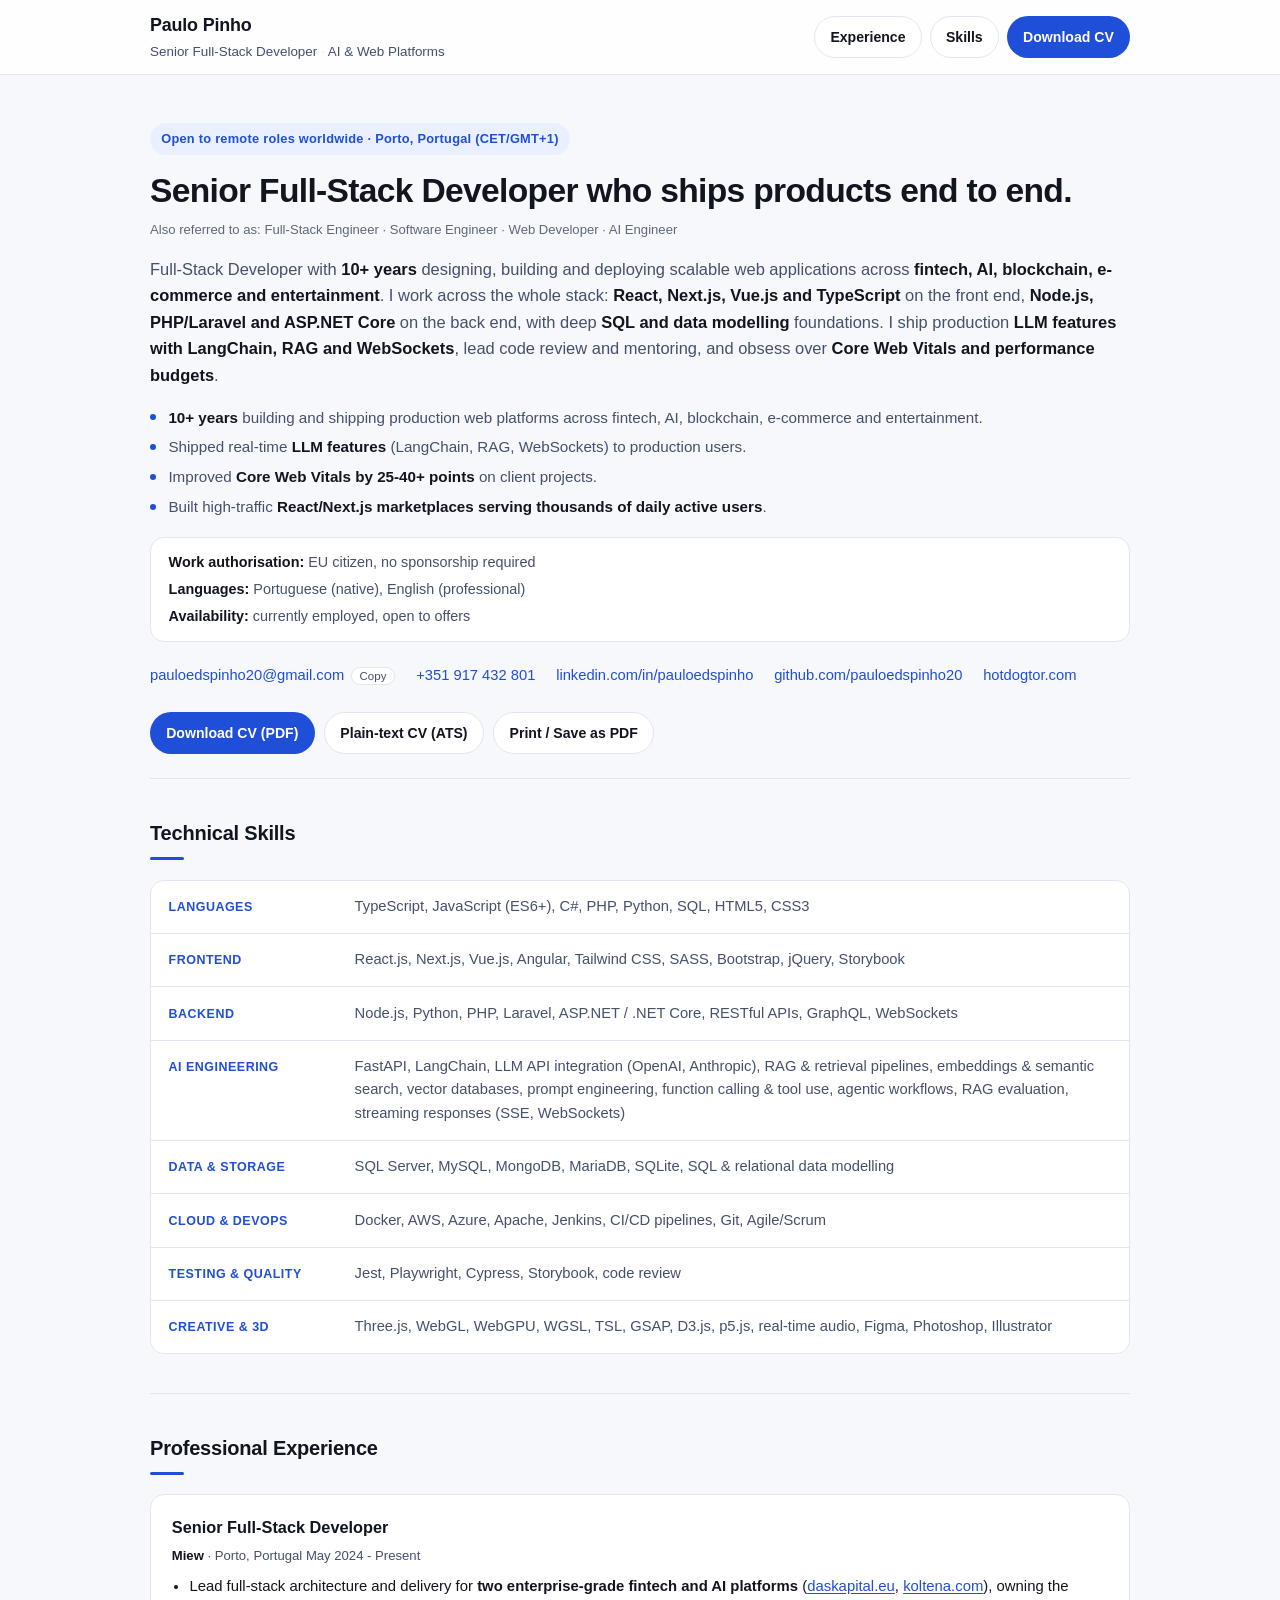
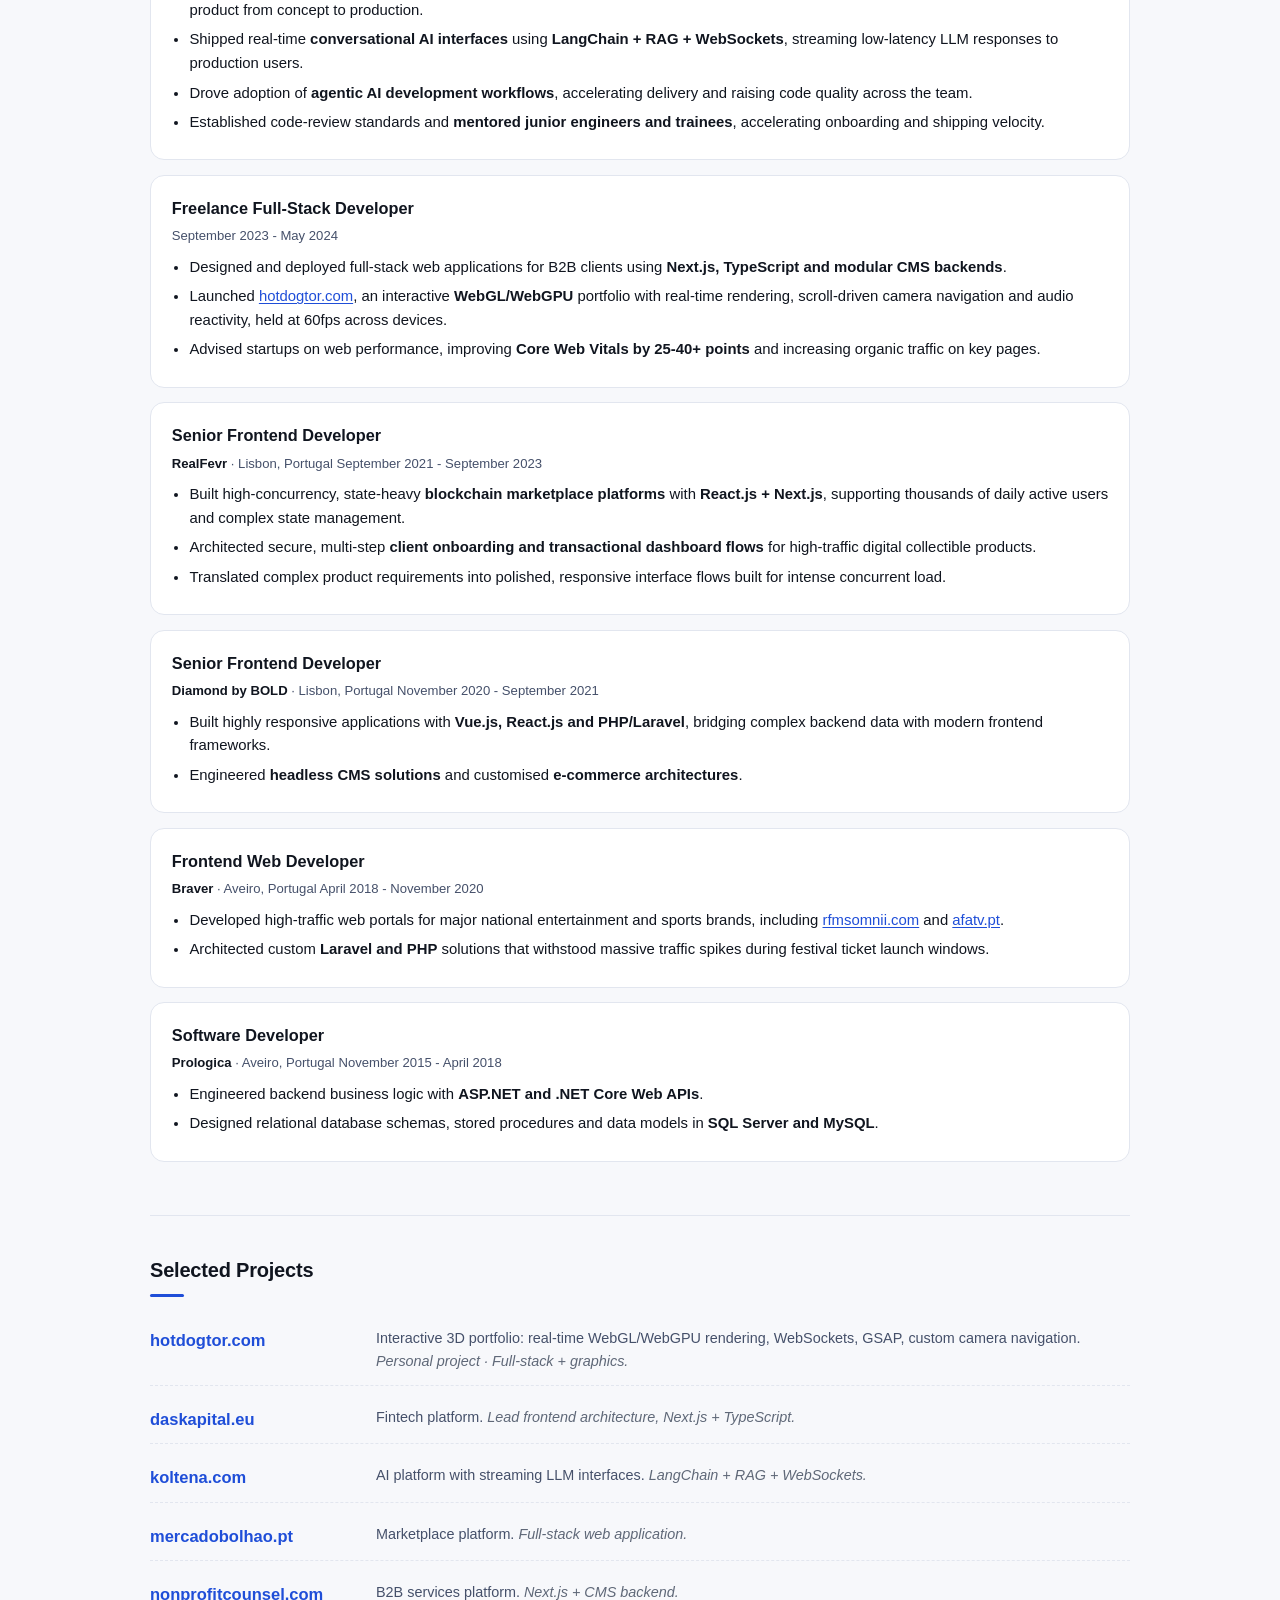
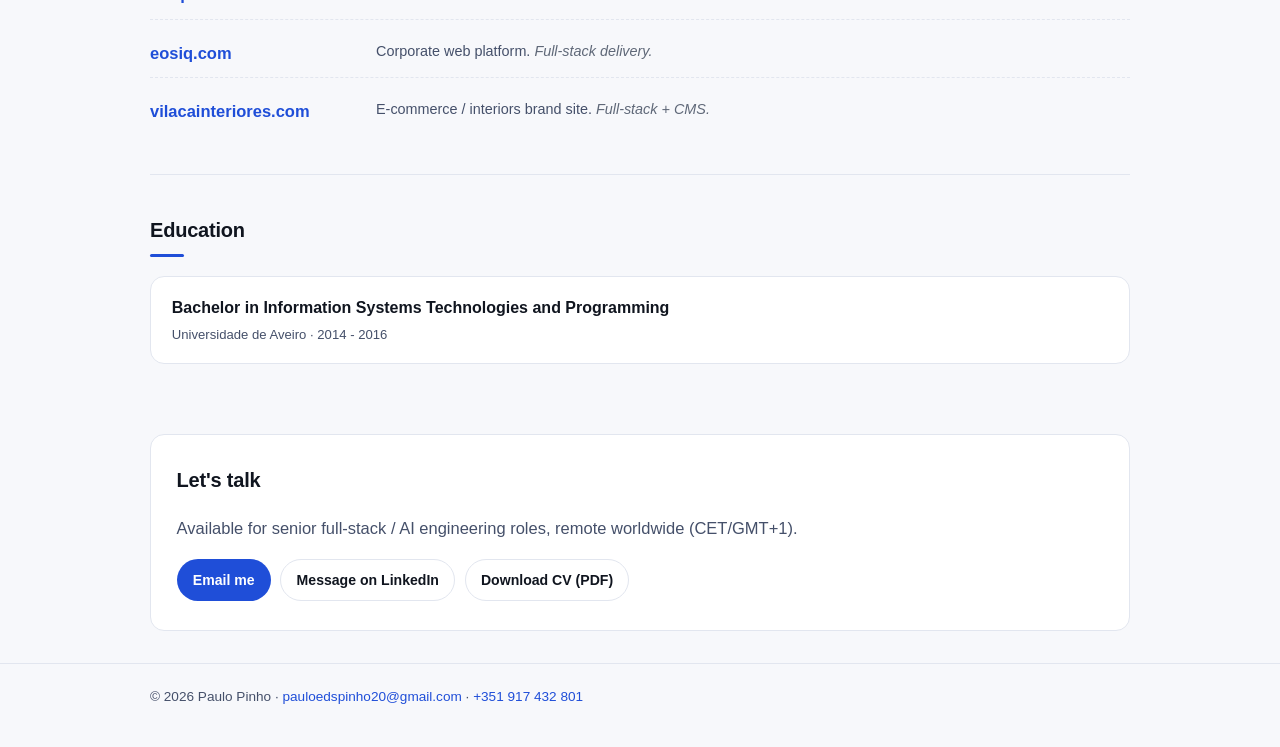
==== commit 6f92a591: "Improve CV impact/verbs, add highlights, remove em/en dashes site-wide" ====
--- a/index.html
+++ b/index.html
@@ -4,7 +4,7 @@
   <meta charset="utf-8" />
   <meta name="viewport" content="width=device-width, initial-scale=1" />
 
-  <title>Paulo Pinho — Senior Full-Stack Developer (AI, React, Node.js, .NET)</title>
+  <title>Paulo Pinho · Senior Full-Stack Developer (AI, React, Node.js, .NET)</title>
   <meta name="description" content="Senior Full-Stack Developer with 10+ years building scalable web platforms in fintech, AI and blockchain. React, Next.js, Vue, TypeScript, Node.js, PHP/Laravel, ASP.NET Core, SQL, LangChain and RAG. Remote, based in Porto, Portugal." />
   <meta name="keywords" content="Senior Full-Stack Developer, Full-Stack Engineer, Software Engineer, Web Developer, Remote Software Engineer, React, Next.js, Vue.js, TypeScript, JavaScript, Node.js, Python, FastAPI, PHP, Laravel, ASP.NET Core, .NET, C#, GraphQL, REST APIs, WebSockets, LangChain, RAG, retrieval-augmented generation, LLM, LLM API integration, OpenAI, Anthropic, AI Engineer, AI engineering, embeddings, semantic search, vector databases, prompt engineering, function calling, tool use, agentic workflows, RAG evaluation, streaming, SSE, MySQL, SQL Server, MongoDB, Docker, AWS, Azure, CI/CD, Core Web Vitals, Three.js, WebGL, WebGPU, Porto Portugal" />
   <meta name="author" content="Paulo Pinho" />
@@ -15,17 +15,17 @@
 
   <!-- Open Graph / social -->
   <meta property="og:type" content="profile" />
-  <meta property="og:title" content="Paulo Pinho — Senior Full-Stack Developer (AI & Web Platforms)" />
+  <meta property="og:title" content="Paulo Pinho · Senior Full-Stack Developer (AI & Web Platforms)" />
   <meta property="og:description" content="10+ years shipping scalable web platforms and production LLM/RAG features. React, Next.js, Node.js, .NET, SQL. Remote worldwide." />
   <meta property="og:url" content="https://pauloedspinho20.github.io/cv/" />
   <meta property="og:image" content="https://pauloedspinho20.github.io/cv/assets/og-image.png" />
   <meta property="og:image:type" content="image/png" />
   <meta property="og:image:width" content="1200" />
   <meta property="og:image:height" content="630" />
-  <meta property="og:image:alt" content="Paulo Pinho — Senior Full-Stack Developer" />
+  <meta property="og:image:alt" content="Paulo Pinho · Senior Full-Stack Developer" />
   <meta property="og:locale" content="en_US" />
   <meta name="twitter:card" content="summary_large_image" />
-  <meta name="twitter:title" content="Paulo Pinho — Senior Full-Stack Developer (AI & Web Platforms)" />
+  <meta name="twitter:title" content="Paulo Pinho · Senior Full-Stack Developer (AI & Web Platforms)" />
   <meta name="twitter:description" content="10+ years shipping scalable web platforms and production LLM/RAG features. Remote worldwide." />
   <meta name="twitter:image" content="https://pauloedspinho20.github.io/cv/assets/og-image.png" />
 
@@ -99,7 +99,7 @@
     <!-- Print-only header: gives the PDF a clean name/title/contact block -->
     <div class="print-only print-head">
       <h1>Paulo Pinho</h1>
-      <p class="print-role">Senior Full-Stack Developer — AI &amp; Web Platforms</p>
+      <p class="print-role">Senior Full-Stack Developer · AI &amp; Web Platforms</p>
       <p class="print-contact">
         Porto, Portugal · +351 917 432 801 · pauloedspinho20@gmail.com ·
         linkedin.com/in/pauloedspinho · github.com/pauloedspinho20 · hotdogtor.com
@@ -117,14 +117,21 @@
       <p class="summary">
         Full-Stack Developer with <strong>10+ years</strong> designing, building and deploying scalable web
         applications across <strong>fintech, AI, blockchain, e-commerce and entertainment</strong>. I work across the
-        whole stack — <strong>React, Next.js, Vue.js and TypeScript</strong> on the front end,
-        <strong>Node.js, PHP/Laravel and ASP.NET Core</strong> on the back end — with deep <strong>SQL and data
+        whole stack: <strong>React, Next.js, Vue.js and TypeScript</strong> on the front end,
+        <strong>Node.js, PHP/Laravel and ASP.NET Core</strong> on the back end, with deep <strong>SQL and data
         modelling</strong> foundations. I ship production <strong>LLM features with LangChain, RAG and WebSockets</strong>,
         lead code review and mentoring, and obsess over <strong>Core Web Vitals and performance budgets</strong>.
       </p>
 
+      <ul class="highlights" aria-label="Career highlights">
+        <li><strong>10+ years</strong> building and shipping production web platforms across fintech, AI, blockchain, e-commerce and entertainment.</li>
+        <li>Shipped real-time <strong>LLM features</strong> (LangChain, RAG, WebSockets) to production users.</li>
+        <li>Improved <strong>Core Web Vitals by 25-40+ points</strong> on client projects.</li>
+        <li>Built high-traffic <strong>React/Next.js marketplaces serving thousands of daily active users</strong>.</li>
+      </ul>
+
       <ul class="facts" aria-label="Working preferences">
-        <li><strong>Work authorisation:</strong> EU citizen — no sponsorship required</li>
+        <li><strong>Work authorisation:</strong> EU citizen, no sponsorship required</li>
         <li><strong>Languages:</strong> Portuguese (native), English (professional)</li>
         <li><strong>Availability:</strong> currently employed, open to offers</li>
       </ul>
@@ -184,7 +191,7 @@
         </div>
       </dl>
       <!--
-        OPTIONAL KEYWORDS — confirm you actually use these before removing this comment.
+        OPTIONAL KEYWORDS: confirm you actually use these before removing this comment.
         LangGraph, Model Context Protocol (MCP), OpenAI Agents SDK, Hugging Face Transformers,
         Pinecone, pgvector, Weaviate, Chroma, Qdrant, fine-tuning / LoRA,
         Redux / Redux Toolkit, Zustand, React Native, Remix,
@@ -201,13 +208,13 @@
           <h3 class="job-title">Senior Full-Stack Developer</h3>
           <p class="job-meta">
             <span class="company">Miew</span> · Porto, Portugal
-            <time datetime="2024-05">May 2024</time> – Present
-          </p>
-        </header>
-        <ul>
-          <li>Lead frontend architecture for enterprise-grade <strong>fintech and AI platforms</strong> (<a href="https://daskapital.eu" rel="noopener" target="_blank">daskapital.eu</a>, <a href="https://koltena.com" rel="noopener" target="_blank">koltena.com</a>), owning delivery from concept to production.</li>
+            <time datetime="2024-05">May 2024</time> - Present
+          </p>
+        </header>
+        <ul>
+          <li>Lead full-stack architecture and delivery for <strong>two enterprise-grade fintech and AI platforms</strong> (<a href="https://daskapital.eu" rel="noopener" target="_blank">daskapital.eu</a>, <a href="https://koltena.com" rel="noopener" target="_blank">koltena.com</a>), owning the product from concept to production.</li>
           <li>Shipped real-time <strong>conversational AI interfaces</strong> using <strong>LangChain + RAG + WebSockets</strong>, streaming low-latency LLM responses to production users.</li>
-          <li>Applied <strong>agentic AI development workflows</strong> to accelerate delivery and raise code quality across the team.</li>
+          <li>Drove adoption of <strong>agentic AI development workflows</strong>, accelerating delivery and raising code quality across the team.</li>
           <li>Established code-review standards and <strong>mentored junior engineers and trainees</strong>, accelerating onboarding and shipping velocity.</li>
         </ul>
       </article>
@@ -216,13 +223,13 @@
         <header class="job-head">
           <h3 class="job-title">Freelance Full-Stack Developer</h3>
           <p class="job-meta">
-            <time datetime="2023-09">September 2023</time> – <time datetime="2024-05">May 2024</time>
+            <time datetime="2023-09">September 2023</time> - <time datetime="2024-05">May 2024</time>
           </p>
         </header>
         <ul>
           <li>Designed and deployed full-stack web applications for B2B clients using <strong>Next.js, TypeScript and modular CMS backends</strong>.</li>
           <li>Launched <a href="https://hotdogtor.com" rel="noopener" target="_blank">hotdogtor.com</a>, an interactive <strong>WebGL/WebGPU</strong> portfolio with real-time rendering, scroll-driven camera navigation and audio reactivity, held at 60fps across devices.</li>
-          <li>Advised startups on frontend performance, improving <strong>Core Web Vitals by 25–40+ points</strong> and increasing organic traffic on key pages.</li>
+          <li>Advised startups on web performance, improving <strong>Core Web Vitals by 25-40+ points</strong> and increasing organic traffic on key pages.</li>
         </ul>
       </article>
 
@@ -231,7 +238,7 @@
           <h3 class="job-title">Senior Frontend Developer</h3>
           <p class="job-meta">
             <span class="company">RealFevr</span> · Lisbon, Portugal
-            <time datetime="2021-09">September 2021</time> – <time datetime="2023-09">September 2023</time>
+            <time datetime="2021-09">September 2021</time> - <time datetime="2023-09">September 2023</time>
           </p>
         </header>
         <ul>
@@ -246,7 +253,7 @@
           <h3 class="job-title">Senior Frontend Developer</h3>
           <p class="job-meta">
             <span class="company">Diamond by BOLD</span> · Lisbon, Portugal
-            <time datetime="2020-11">November 2020</time> – <time datetime="2021-09">September 2021</time>
+            <time datetime="2020-11">November 2020</time> - <time datetime="2021-09">September 2021</time>
           </p>
         </header>
         <ul>
@@ -260,12 +267,12 @@
           <h3 class="job-title">Frontend Web Developer</h3>
           <p class="job-meta">
             <span class="company">Braver</span> · Aveiro, Portugal
-            <time datetime="2018-04">April 2018</time> – <time datetime="2020-11">November 2020</time>
+            <time datetime="2018-04">April 2018</time> - <time datetime="2020-11">November 2020</time>
           </p>
         </header>
         <ul>
           <li>Developed high-traffic web portals for major national entertainment and sports brands, including <a href="https://rfmsomnii.com" rel="noopener" target="_blank">rfmsomnii.com</a> and <a href="https://afatv.pt" rel="noopener" target="_blank">afatv.pt</a>.</li>
-          <li>Architected custom <strong>Laravel and PHP</strong> solutions engineered to withstand massive traffic spikes during festival ticket launch windows.</li>
+          <li>Architected custom <strong>Laravel and PHP</strong> solutions that withstood massive traffic spikes during festival ticket launch windows.</li>
         </ul>
       </article>
 
@@ -274,7 +281,7 @@
           <h3 class="job-title">Software Developer</h3>
           <p class="job-meta">
             <span class="company">Prologica</span> · Aveiro, Portugal
-            <time datetime="2015-11">November 2015</time> – <time datetime="2018-04">April 2018</time>
+            <time datetime="2015-11">November 2015</time> - <time datetime="2018-04">April 2018</time>
           </p>
         </header>
         <ul>
@@ -290,7 +297,7 @@
       <ul class="projects">
         <li>
           <a href="https://hotdogtor.com" rel="noopener" target="_blank">hotdogtor.com</a>
-          <span class="project-desc">Interactive 3D portfolio — real-time WebGL/WebGPU rendering, WebSockets, GSAP, custom camera navigation. <em>Personal project · Full-stack + graphics.</em></span>
+          <span class="project-desc">Interactive 3D portfolio: real-time WebGL/WebGPU rendering, WebSockets, GSAP, custom camera navigation. <em>Personal project · Full-stack + graphics.</em></span>
         </li>
         <li>
           <a href="https://daskapital.eu" rel="noopener" target="_blank">daskapital.eu</a>
@@ -324,7 +331,7 @@
       <h2 class="section-title" id="edu-title">Education</h2>
       <article class="edu">
         <h3>Bachelor in Information Systems Technologies and Programming</h3>
-        <p class="job-meta">Universidade de Aveiro · <time datetime="2014">2014</time> – <time datetime="2016">2016</time></p>
+        <p class="job-meta">Universidade de Aveiro · <time datetime="2014">2014</time> - <time datetime="2016">2016</time></p>
       </article>
     </section>
 
--- a/styles.css
+++ b/styles.css
@@ -182,6 +182,33 @@
   margin: 0 0 1.1rem;
 }
 
+.highlights {
+  list-style: none;
+  display: grid;
+  gap: 0.35rem;
+  padding: 0;
+  margin: 0 0 1.1rem;
+}
+.highlights li {
+  position: relative;
+  padding-left: 1.15rem;
+  font-size: 0.95rem;
+  color: var(--ink-soft);
+}
+.highlights li::before {
+  content: "";
+  position: absolute;
+  left: 0;
+  top: 0.58em;
+  width: 6px;
+  height: 6px;
+  border-radius: 50%;
+  background: var(--accent);
+}
+.highlights strong {
+  color: var(--ink);
+}
+
 .facts {
   list-style: none;
   display: grid;
@@ -447,6 +474,13 @@
   .print-only {
     display: block !important;
   }
+  .highlights {
+    gap: 0.1rem;
+    margin-bottom: 0.5rem;
+  }
+  .highlights li {
+    font-size: 8.9pt;
+  }
   .print-head {
     margin: 0 0 0.6rem;
     border-bottom: 2px solid #111;
